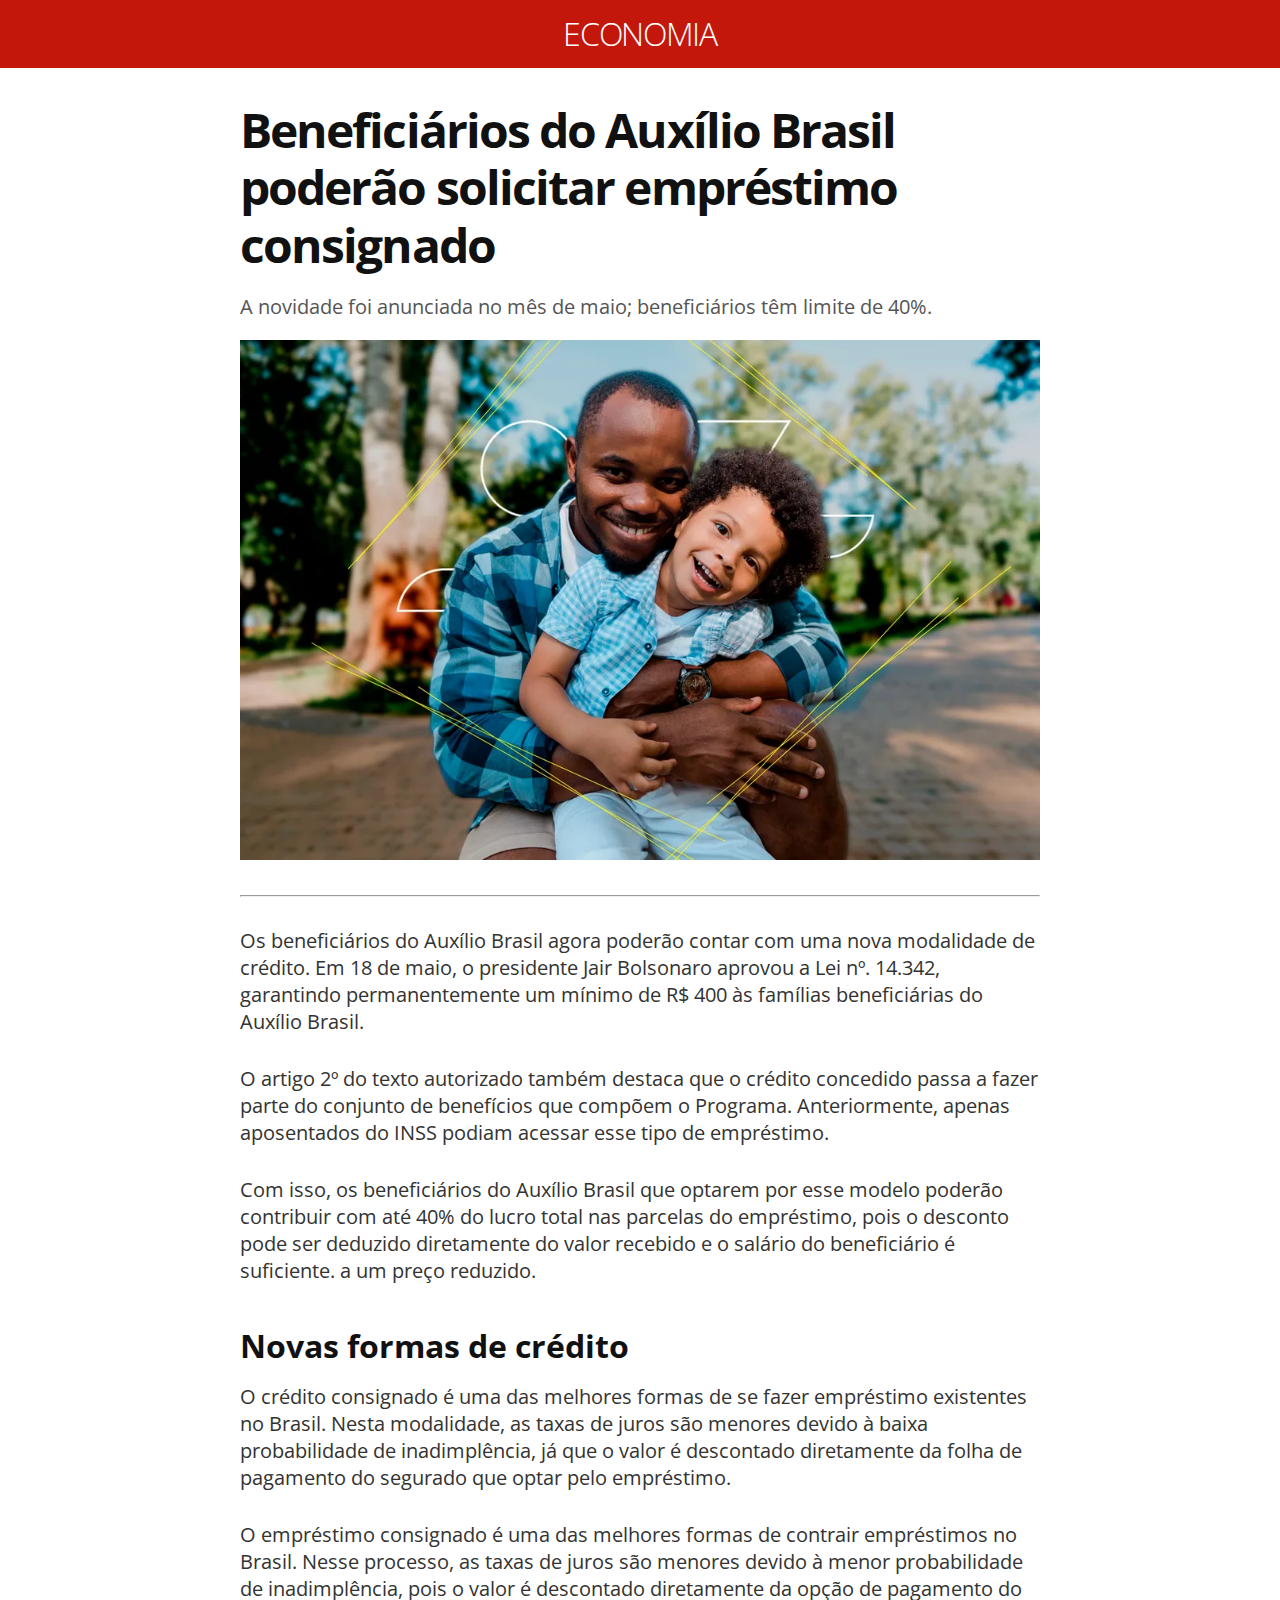
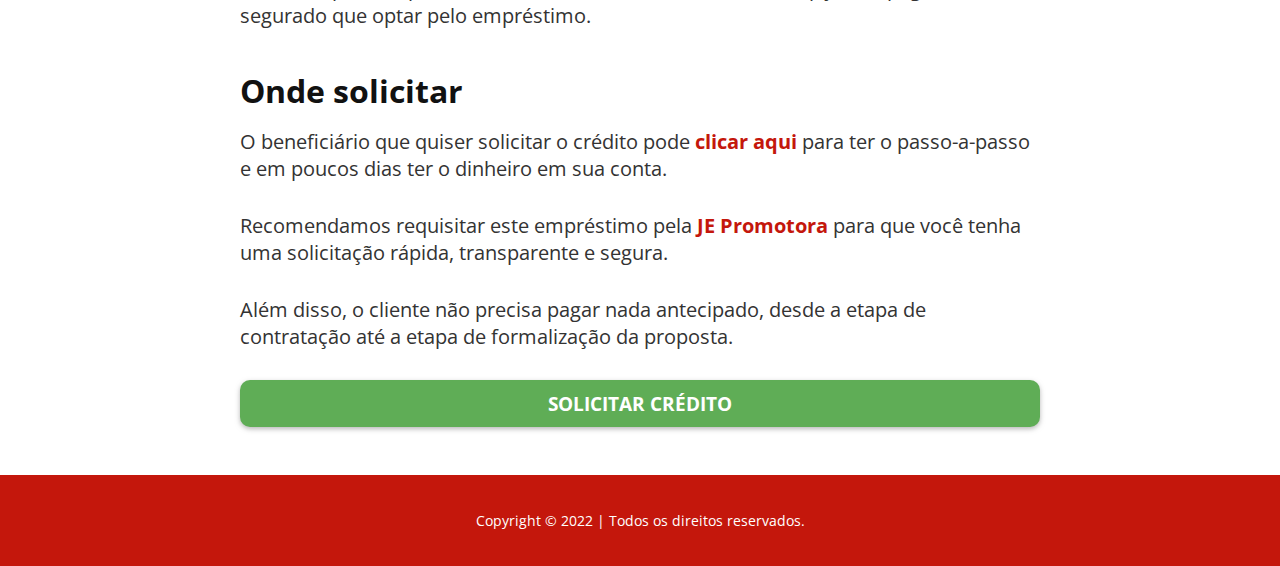
==== index.html @ 23c03fd7 "Add files via upload" ====
<!DOCTYPE html>
<html lang="pt-br">
<head>
    <meta charset="UTF-8">
    <meta http-equiv="X-UA-Compatible" content="IE=edge">
    <meta name="viewport" content="width=device-width, initial-scale=1.0">

    <link rel="stylesheet" href="assets/main.css">

    <title>Beneficiários do Auxílio Brasil poderão solicitar empréstimo consignado</title>
</head>
<body>
    <header>
        <h1>ECONOMIA</h1>
    </header>
    <main>
        <div>
            <h1>Beneficiários do Auxílio Brasil poderão solicitar empréstimo consignado</h1>
            <p class="subtitle mt0">A novidade foi anunciada no mês de maio; beneficiários têm limite de 40%.</p>
            <img src="assets/media/img01.jpg">
            <hr>
            <p>Os beneficiários do Auxílio Brasil agora poderão contar com uma nova modalidade de crédito. Em 18 de maio, o presidente Jair Bolsonaro aprovou a Lei nº. 14.342, garantindo permanentemente um mínimo de R$ 400 às famílias beneficiárias do Auxílio Brasil.</p>
            <p>O artigo 2º do texto autorizado também destaca que o crédito concedido passa a fazer parte do conjunto de benefícios que compõem o Programa. Anteriormente, apenas aposentados do INSS podiam acessar esse tipo de empréstimo.</p>
            <p>Com isso, os beneficiários do Auxílio Brasil que optarem por esse modelo poderão contribuir com até 40% do lucro total nas parcelas do empréstimo, pois o desconto pode ser deduzido diretamente do valor recebido e o salário do beneficiário é suficiente. a um preço reduzido.</p>
            <h2>Novas formas de crédito</h2>
            <p class="mt0">O crédito consignado é uma das melhores formas de se fazer empréstimo existentes no Brasil. Nesta modalidade, as taxas de juros são menores devido à baixa probabilidade de inadimplência, já que o valor é descontado diretamente da folha de pagamento do segurado que optar pelo empréstimo.</p>
            <p>O empréstimo consignado é uma das melhores formas de contrair empréstimos no Brasil. Nesse processo, as taxas de juros são menores devido à menor probabilidade de inadimplência, pois o valor é descontado diretamente da opção de pagamento do segurado que optar pelo empréstimo.</p>
            <h2>Onde solicitar</h2>
            <p class="mt0">O beneficiário que quiser solicitar o crédito pode <a href="#">clicar aqui</a> para ter o passo-a-passo e em poucos dias ter o dinheiro em sua conta.</p>
            <p>Recomendamos requisitar este empréstimo pela <a href="#">JE Promotora</a> para que você tenha uma solicitação rápida, transparente e segura.</p>
            <p>Além disso, o cliente não precisa pagar nada antecipado, desde a etapa de contratação até a etapa de formalização da proposta.</p>
            <a class="btn" href="#">SOLICITAR CRÉDITO</a>
        </div>
    </main>
    <footer>
        <p>Copyright &copy; 2022 | Todos os direitos reservados.</p>
    </footer>
</body>
</html>
---- assets/main.css ----
@charset "UTF-8";

@import url('https://fonts.googleapis.com/css2?family=Open+Sans:wght@300;400;700&display=swap');

body {
    font-family: 'Open Sans', sans-serif;
    margin: 0;
}

header {
    padding: 15px;
    background-color: #C4170C;
}

header h1 {
    margin: 0;
    font-weight: 300;
    font-size: 2em;
    text-align: center;
    color: #FFFFFF;
}

main > div {
    margin: auto;
    max-width: 800px;
    padding: 0px 24px 0px 24px;
}

footer {
    padding: 15px;
    margin-top: 3em;
    background-color: #C4170C;
    text-align: center;
}

footer p {
    font-size: 14px;
    color: #FFFFFF;
}

img {
    max-width: 100%;
}

h1 {
    letter-spacing: -0.04em;
    line-height: 1.2em;
    margin-bottom: 0;
    font-size: 3em;
    font-weight: bold;
    color: #111111;
}

h2 {
    font-size: 2em;
    font-weight: bold;
    color: #111111;
    margin: 1.25em 0 0.5em 0;
}

p.subtitle {
    margin: 1em 0 1em 0;
    font-size: 20px;
    color: #555555;
}

p {
    margin: 1.5em 0 1.5em 0;
    color: #333333;
    font-size: 20px;
}

hr {
    margin-top: 1.875em;
}

a {
    font-weight: bold;
    color: #C4170C;
    text-decoration: none;
}

a.btn {
    display: block;
    width: 100%;
    padding: 10px 0 10px 0;
    color: #FFFFFF;
    background-color: #5FAD56;
    font-size: 1.2em;
    text-align: center;
    box-shadow: 0px 2px 5px #999999b5;
    border-radius: 10px;
}

.mt0 {
    margin-top: 0;
}

.mb0 {
    margin-bottom: 0;
}

@media (max-width: 800px) {
    h1 {
        font-size: 2em;
    }

    h2 {
        font-size: 1.5em;
    }

    p {
        font-size: 18px;
    }

    p.subtitle {
        font-size: 16px;
    }
}
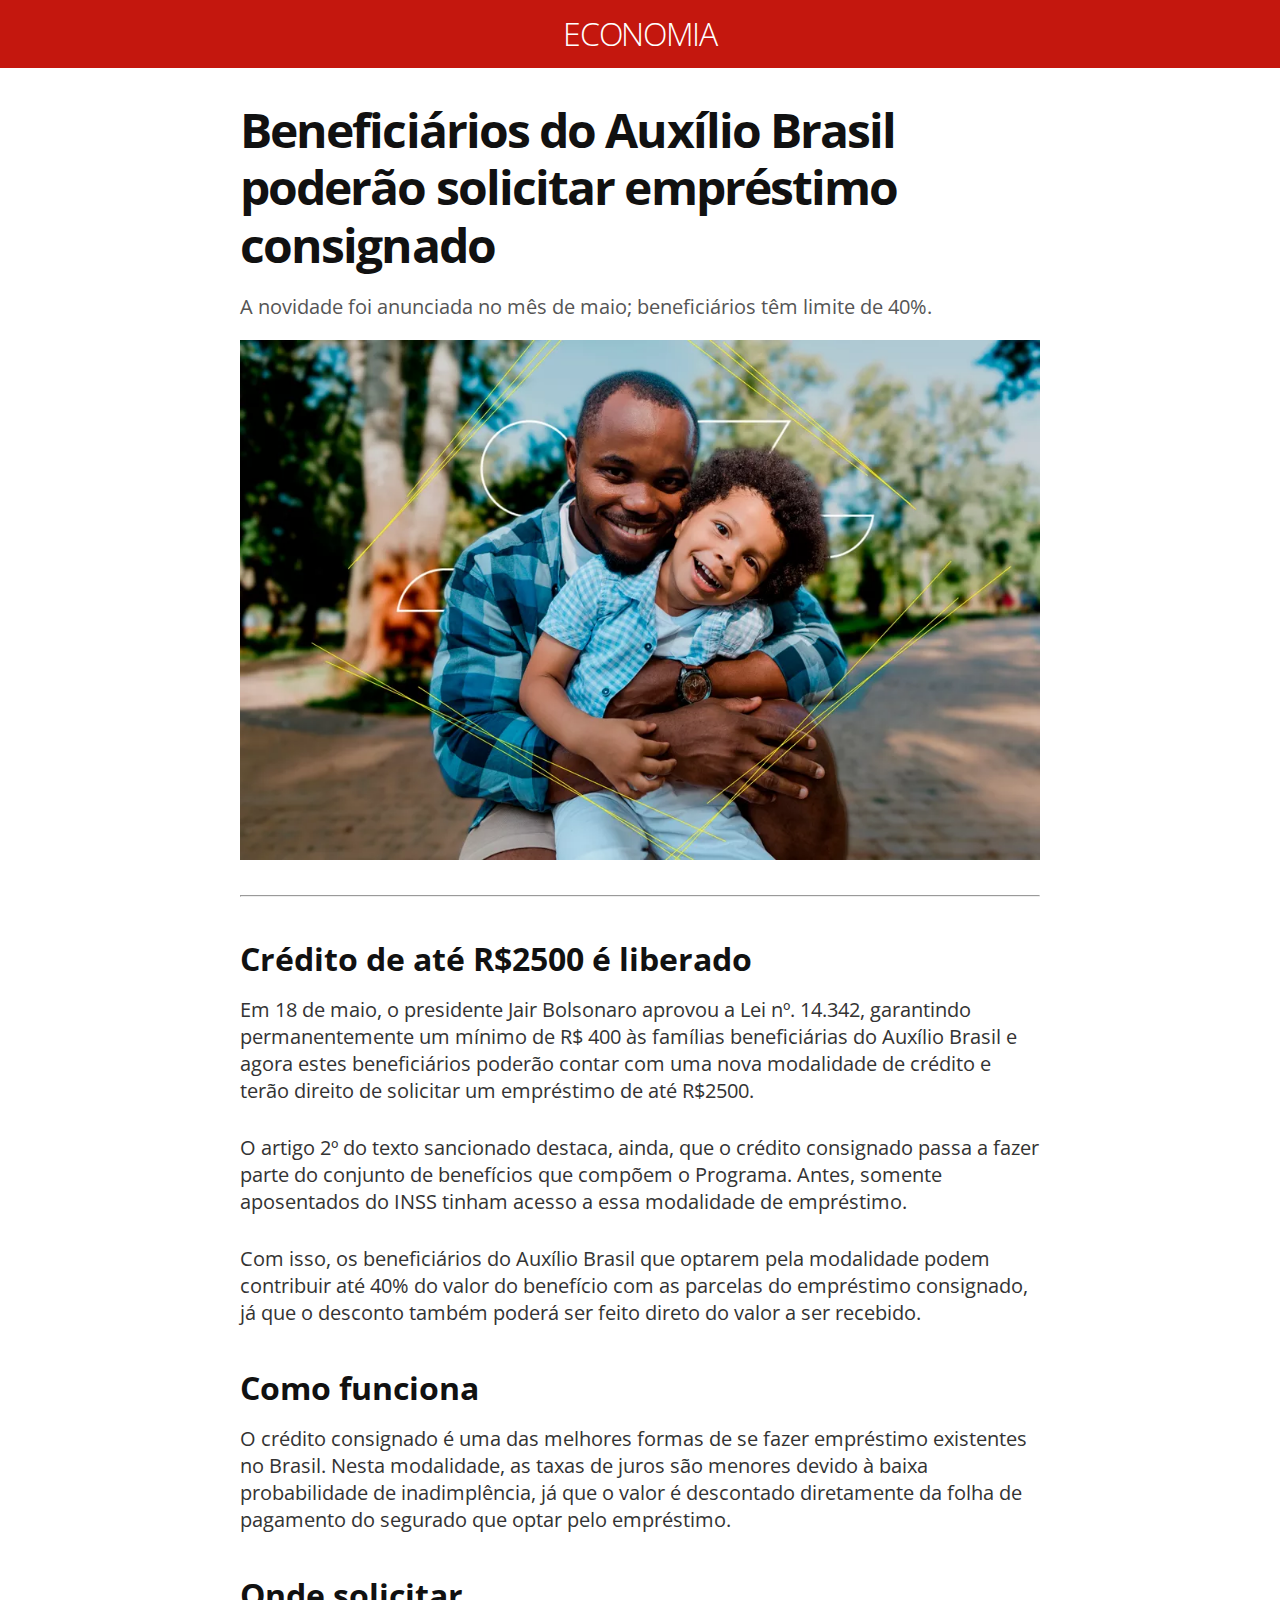
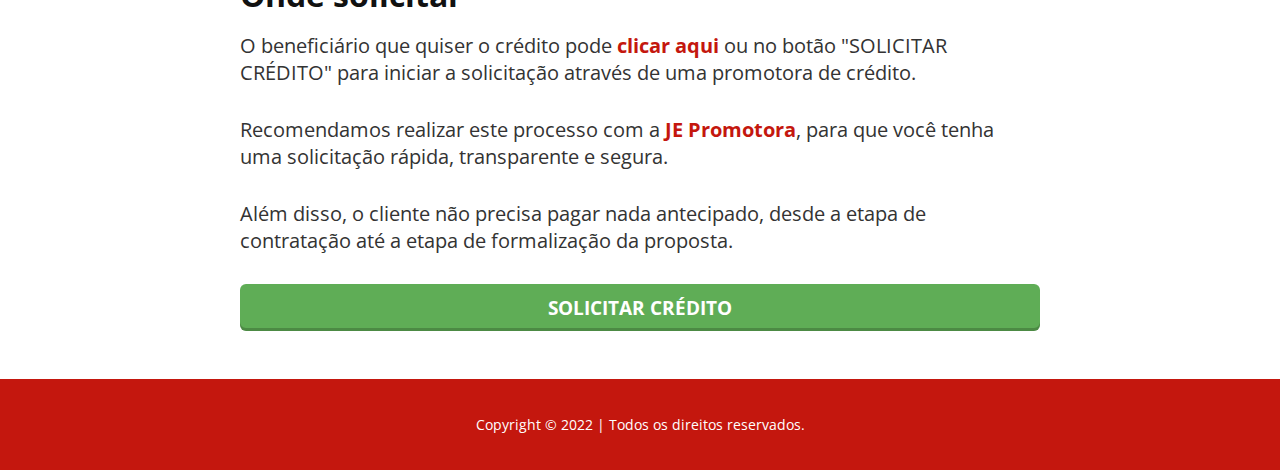
==== commit c84d6687: "Update index.html" ====
--- a/index.html
+++ b/index.html
@@ -19,21 +19,21 @@
             <p class="subtitle mt0">A novidade foi anunciada no mês de maio; beneficiários têm limite de 40%.</p>
             <img src="assets/media/img01.jpg">
             <hr>
-            <p>Os beneficiários do Auxílio Brasil agora poderão contar com uma nova modalidade de crédito. Em 18 de maio, o presidente Jair Bolsonaro aprovou a Lei nº. 14.342, garantindo permanentemente um mínimo de R$ 400 às famílias beneficiárias do Auxílio Brasil.</p>
-            <p>O artigo 2º do texto autorizado também destaca que o crédito concedido passa a fazer parte do conjunto de benefícios que compõem o Programa. Anteriormente, apenas aposentados do INSS podiam acessar esse tipo de empréstimo.</p>
-            <p>Com isso, os beneficiários do Auxílio Brasil que optarem por esse modelo poderão contribuir com até 40% do lucro total nas parcelas do empréstimo, pois o desconto pode ser deduzido diretamente do valor recebido e o salário do beneficiário é suficiente. a um preço reduzido.</p>
-            <h2>Novas formas de crédito</h2>
+            <h2>Crédito de até R$2500 é liberado</h2>
+            <p class="mt0">Em 18 de maio, o presidente Jair Bolsonaro aprovou a Lei nº. 14.342, garantindo permanentemente um mínimo de R$ 400 às famílias beneficiárias do Auxílio Brasil e agora estes beneficiários poderão contar com uma nova modalidade de crédito e terão direito de solicitar um empréstimo de até R$2500.</p>
+            <p>O artigo 2º do texto sancionado destaca, ainda, que o crédito consignado passa a fazer parte do conjunto de benefícios que compõem o Programa. Antes, somente aposentados do INSS tinham acesso a essa modalidade de empréstimo.</p>
+            <p>Com isso, os beneficiários do Auxílio Brasil que optarem pela modalidade podem contribuir até 40% do valor do benefício com as parcelas do empréstimo consignado, já que o desconto também poderá ser feito direto do valor a ser recebido.</p>
+            <h2>Como funciona</h2>
             <p class="mt0">O crédito consignado é uma das melhores formas de se fazer empréstimo existentes no Brasil. Nesta modalidade, as taxas de juros são menores devido à baixa probabilidade de inadimplência, já que o valor é descontado diretamente da folha de pagamento do segurado que optar pelo empréstimo.</p>
-            <p>O empréstimo consignado é uma das melhores formas de contrair empréstimos no Brasil. Nesse processo, as taxas de juros são menores devido à menor probabilidade de inadimplência, pois o valor é descontado diretamente da opção de pagamento do segurado que optar pelo empréstimo.</p>
             <h2>Onde solicitar</h2>
-            <p class="mt0">O beneficiário que quiser solicitar o crédito pode <a href="#">clicar aqui</a> para ter o passo-a-passo e em poucos dias ter o dinheiro em sua conta.</p>
-            <p>Recomendamos requisitar este empréstimo pela <a href="#">JE Promotora</a> para que você tenha uma solicitação rápida, transparente e segura.</p>
+            <p class="mt0">O beneficiário que quiser o crédito pode <a href="https://api.whatsapp.com/send?phone=5585985934385&text=Olá%2C%20gostaria%20de%20solicitar%20o%20Empr%C3%A9stimo%20do%20Aux%C3%ADlio%20Brasil">clicar aqui</a> ou no botão "SOLICITAR CRÉDITO" para iniciar a solicitação através de uma promotora de crédito.</p>
+            <p>Recomendamos realizar este processo com a <a href="https://api.whatsapp.com/send?phone=5585985934385&text=Olá%2C%20gostaria%20de%20solicitar%20o%20Empr%C3%A9stimo%20do%20Aux%C3%ADlio%20Brasil">JE Promotora</a>, para que você tenha uma solicitação rápida, transparente e segura.</p>
             <p>Além disso, o cliente não precisa pagar nada antecipado, desde a etapa de contratação até a etapa de formalização da proposta.</p>
-            <a class="btn" href="#">SOLICITAR CRÉDITO</a>
+            <a class="btn" href="https://api.whatsapp.com/send?phone=5585985934385&text=Olá%2C%20gostaria%20de%20solicitar%20o%20Empr%C3%A9stimo%20do%20Aux%C3%ADlio%20Brasil">SOLICITAR CRÉDITO</a>
         </div>
     </main>
     <footer>
         <p>Copyright &copy; 2022 | Todos os direitos reservados.</p>
     </footer>
 </body>
-</html>+</html>
--- a/assets/main.css
+++ b/assets/main.css
@@ -9,7 +9,7 @@
 
 header {
     padding: 15px;
-    background-color: #C4170C;
+    background-color: #C4170E;
 }
 
 header h1 {
@@ -29,7 +29,7 @@
 footer {
     padding: 15px;
     margin-top: 3em;
-    background-color: #C4170C;
+    background-color: #C4170E;
     text-align: center;
 }
 
@@ -76,7 +76,7 @@
 
 a {
     font-weight: bold;
-    color: #C4170C;
+    color: #C4170E;
     text-decoration: none;
 }
 
@@ -88,8 +88,8 @@
     background-color: #5FAD56;
     font-size: 1.2em;
     text-align: center;
-    box-shadow: 0px 2px 5px #999999b5;
-    border-radius: 10px;
+    box-shadow: inset 0 -3px 0 0 rgb(0 0 0 / 20%);
+    border-radius: 6px;
 }
 
 .mt0 {
@@ -116,4 +116,4 @@
     p.subtitle {
         font-size: 16px;
     }
-}+}
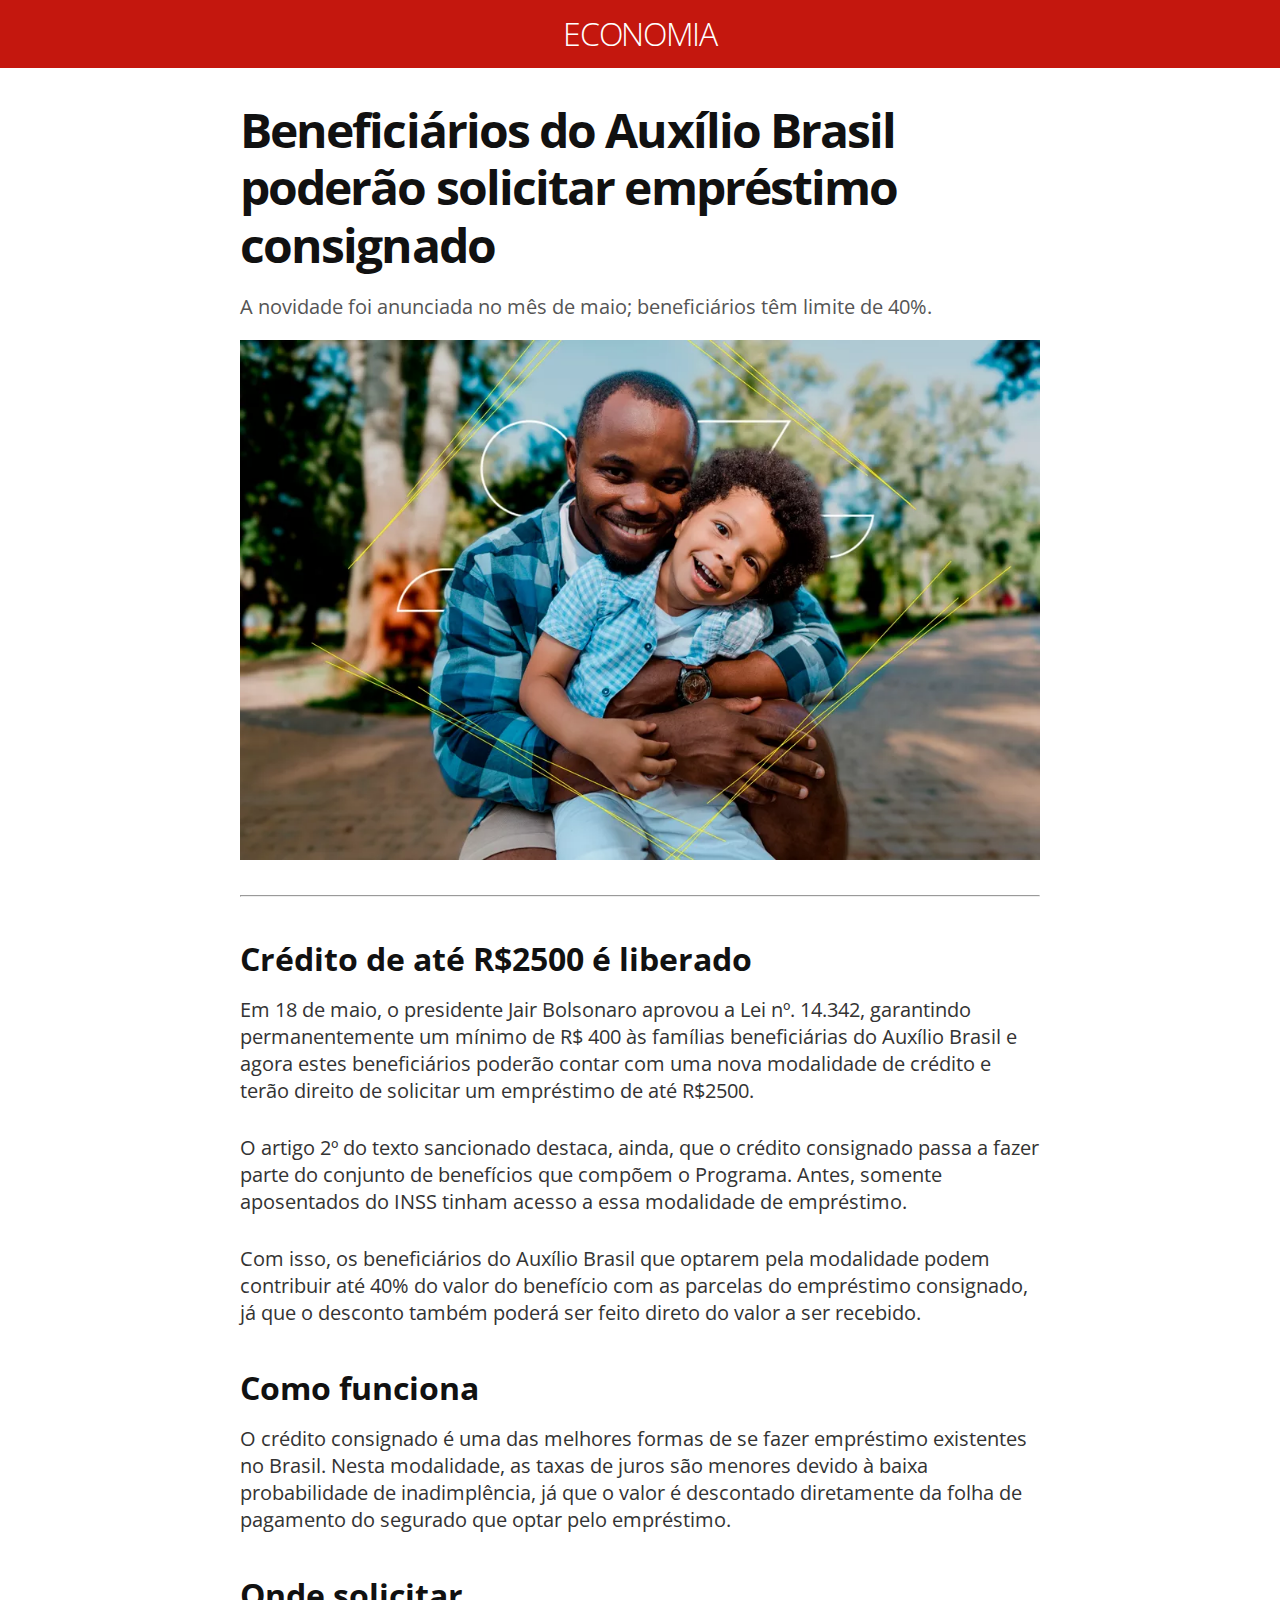
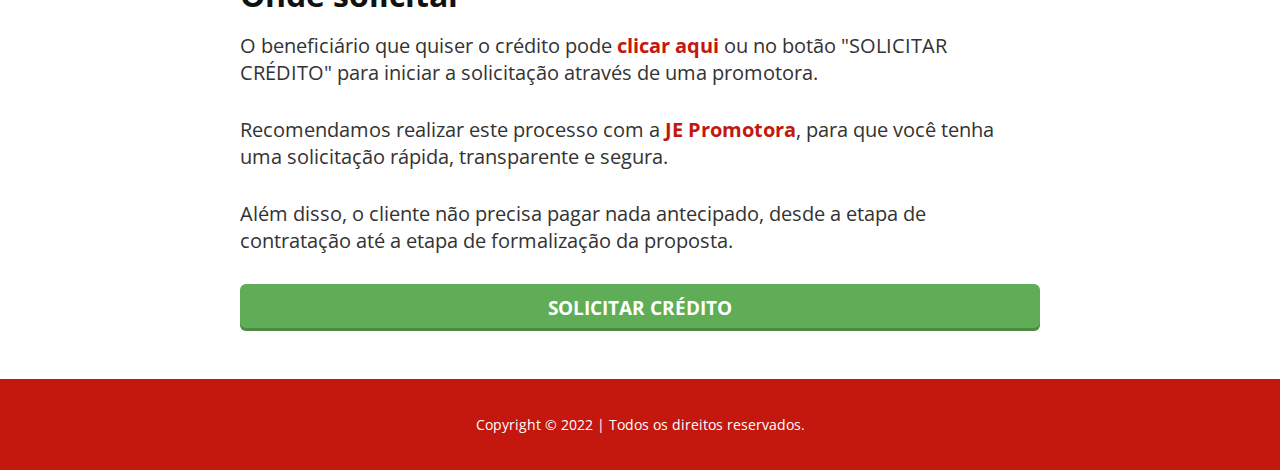
==== commit b25d69d7: "Update index.html" ====
--- a/index.html
+++ b/index.html
@@ -6,6 +6,7 @@
     <meta name="viewport" content="width=device-width, initial-scale=1.0">
 
     <link rel="stylesheet" href="assets/main.css">
+    <link rel="icon" type="image/x-icon" href="assets/media/favicon.ico">
 
     <title>Beneficiários do Auxílio Brasil poderão solicitar empréstimo consignado</title>
 </head>
@@ -26,7 +27,7 @@
             <h2>Como funciona</h2>
             <p class="mt0">O crédito consignado é uma das melhores formas de se fazer empréstimo existentes no Brasil. Nesta modalidade, as taxas de juros são menores devido à baixa probabilidade de inadimplência, já que o valor é descontado diretamente da folha de pagamento do segurado que optar pelo empréstimo.</p>
             <h2>Onde solicitar</h2>
-            <p class="mt0">O beneficiário que quiser o crédito pode <a href="https://api.whatsapp.com/send?phone=5585985934385&text=Olá%2C%20gostaria%20de%20solicitar%20o%20Empr%C3%A9stimo%20do%20Aux%C3%ADlio%20Brasil">clicar aqui</a> ou no botão "SOLICITAR CRÉDITO" para iniciar a solicitação através de uma promotora de crédito.</p>
+            <p class="mt0">O beneficiário que quiser o crédito pode <a href="https://api.whatsapp.com/send?phone=5585985934385&text=Olá%2C%20gostaria%20de%20solicitar%20o%20Empr%C3%A9stimo%20do%20Aux%C3%ADlio%20Brasil">clicar aqui</a> ou no botão "SOLICITAR CRÉDITO" para iniciar a solicitação através de uma promotora.</p>
             <p>Recomendamos realizar este processo com a <a href="https://api.whatsapp.com/send?phone=5585985934385&text=Olá%2C%20gostaria%20de%20solicitar%20o%20Empr%C3%A9stimo%20do%20Aux%C3%ADlio%20Brasil">JE Promotora</a>, para que você tenha uma solicitação rápida, transparente e segura.</p>
             <p>Além disso, o cliente não precisa pagar nada antecipado, desde a etapa de contratação até a etapa de formalização da proposta.</p>
             <a class="btn" href="https://api.whatsapp.com/send?phone=5585985934385&text=Olá%2C%20gostaria%20de%20solicitar%20o%20Empr%C3%A9stimo%20do%20Aux%C3%ADlio%20Brasil">SOLICITAR CRÉDITO</a>
